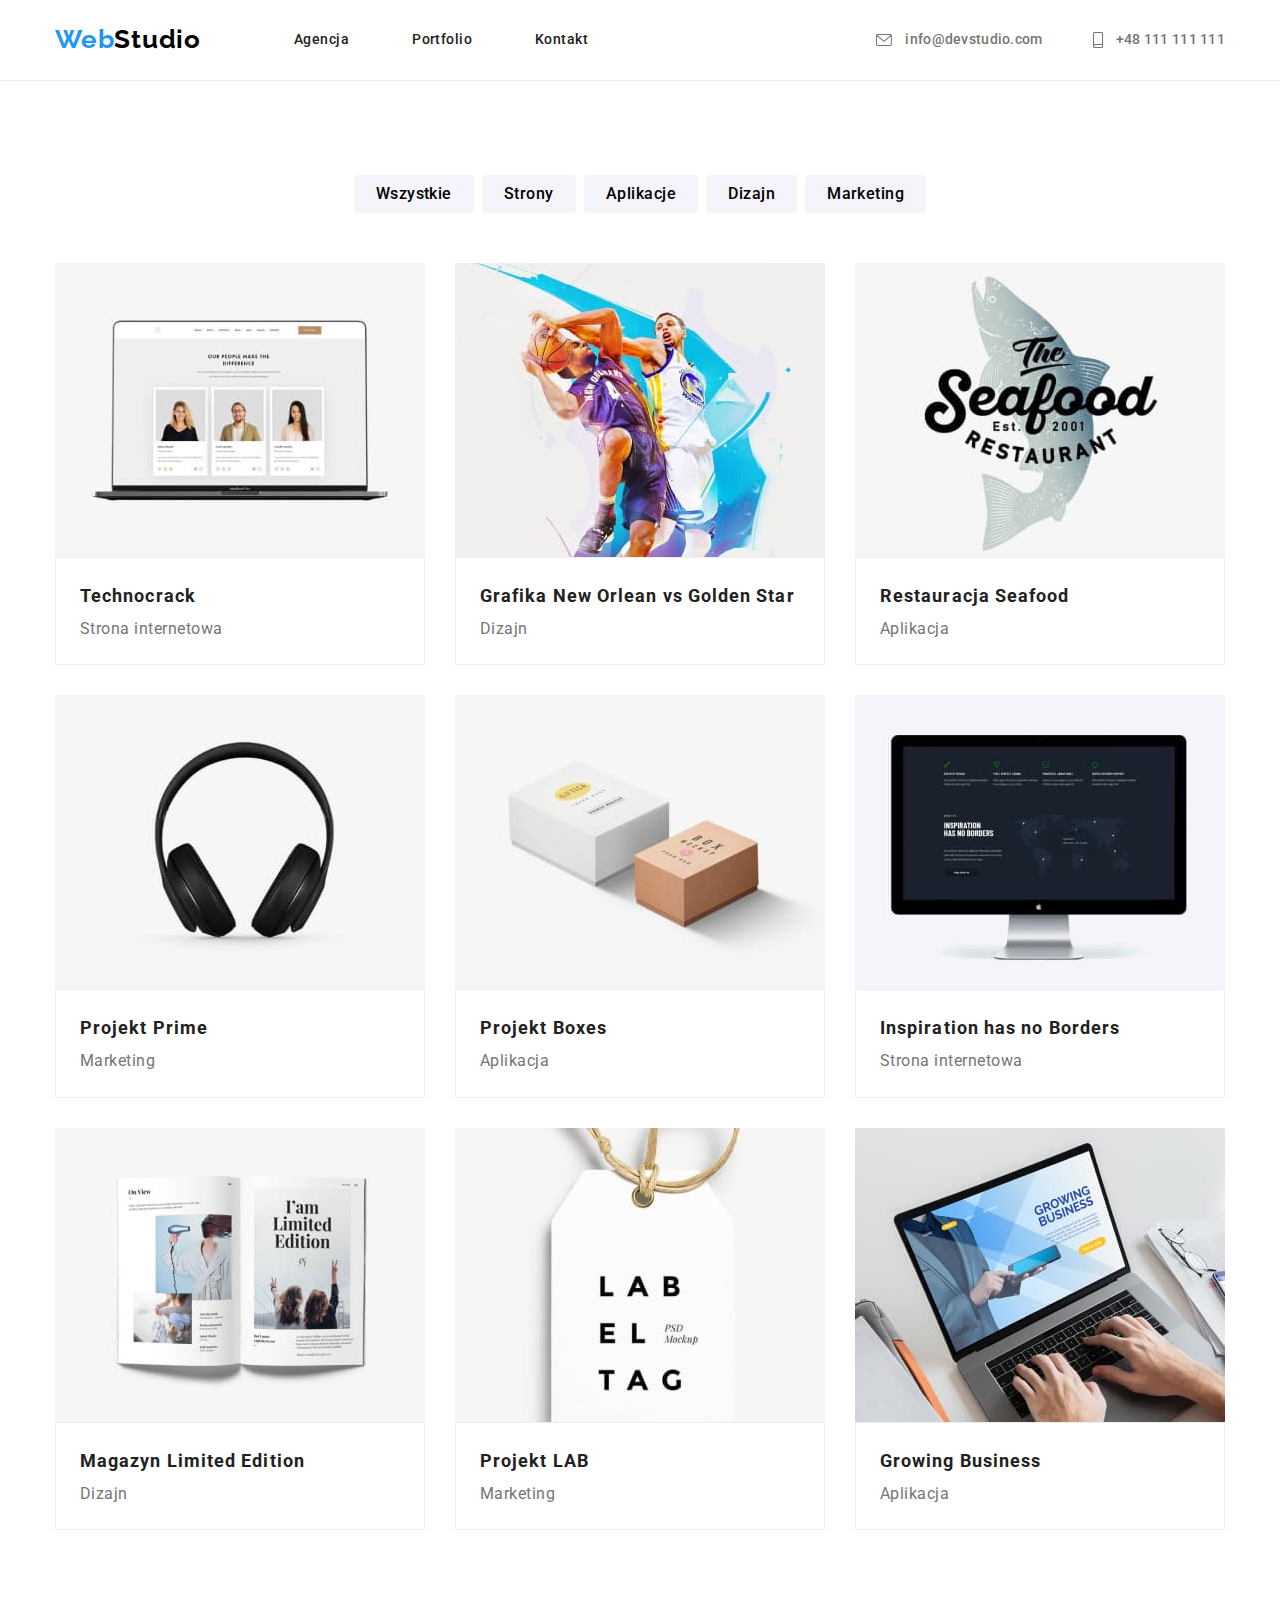
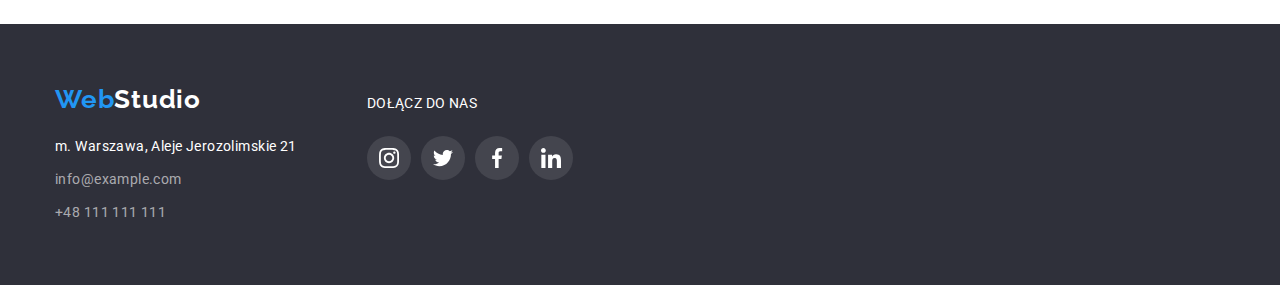
==== portfolio.html @ a756b11b "Copied repository goit-markup-hw-04" ====
<!DOCTYPE html>
<html lang="pl">
  <head>
    <meta charset="utf-8" />
    <title>WebStudio</title>
    <link rel="stylesheet" href="css/modern-normalize.min.css" />
    <link rel="preconnect" href="https://fonts.googleapis.com" />
    <link rel="preconnect" href="https://fonts.gstatic.com" crossorigin />
    <link
      href="https://fonts.googleapis.com/css2?family=Raleway:wght@700&family=Roboto:wght@400;500;700;900&display=swap"
      rel="stylesheet"
    />
    <link rel="stylesheet" href="./css/styles.css" />
  </head>
  <body>
    <header class="header">
      <div class="container head">
        <a class="logo" href="index.html" title="Strona główna"
          ><span class="logo-color">Web</span>Studio</a
        >
        <nav class="nav">
          <ul class="nav-list list">
            <li>
              <a class="nav-link" href="index.html">Agencja</a>
            </li>
            <li>
              <a class="nav-link" href="portfolio.html">Portfolio</a>
            </li>
            <li>
              <a class="nav-link" href="#">Kontakt</a>
            </li>
          </ul>
        </nav>
        <ul class="contact-list list">
          <li>
            <a class="contact-link" href="mailto:info@devstudio.com"
              ><svg class="nav-icon" width="16" height="12">
                <use href="./images/icons.svg#icon-envelope"></use>
              </svg>
              info@devstudio.com</a
            >
          </li>
          <li>
            <a class="contact-link" href="tel:48111111111">
              <svg class="nav-icon" width="10" height="16">
                <use href="./images/icons.svg#icon-smartphone"></use>
              </svg>
              +48 111 111 111
            </a>
          </li>
        </ul>
      </div>
    </header>
    <main>
      <section class="section">
        <div class="container">
          <ul class="button-list list">
            <li>
              <button type="button" class="filter-button">Wszystkie</button>
            </li>
            <li>
              <button type="button" class="filter-button">Strony</button>
            </li>
            <li>
              <button type="button" class="filter-button">Aplikacje</button>
            </li>
            <li>
              <button type="button" class="filter-button">Dizajn</button>
            </li>
            <li>
              <button type="button" class="filter-button">Marketing</button>
            </li>
          </ul>
        </div>
        <div class="container">
          <ul class="grid list">
            <li class="grid-item" tabindex="0">
              <figure>
                <img
                  class="no-gap"
                  src="./images/technocrack.jpg"
                  alt="laptop with an open website"
                  width="370px"
                  height="294px"
                />
                <figcaption class="photo-border">
                  <h3 class="photo-title">Technocrack</h3>
                  <span class="photo-description">Strona internetowa</span>
                </figcaption>
              </figure>
            </li>
            <li class="grid-item" tabindex="0">
              <figure>
                <img
                  class="no-gap"
                  src="./images/new-orlean.jpg"
                  alt="two men playing basketball"
                  width="370px"
                  height="294px"
                />
                <figcaption class="photo-border">
                  <h3 class="photo-title">Grafika New Orlean vs Golden Star</h3>
                  <span class="photo-description">Dizajn</span>
                </figcaption>
              </figure>
            </li>
            <li class="grid-item" tabindex="0">
              <figure>
                <img
                  class="no-gap"
                  src="./images/restaurant-seafood.jpg"
                  alt="logo with fish of seafood restaurant"
                  width="370px"
                  height="294px"
                />
                <figcaption class="photo-border">
                  <h3 class="photo-title">Restauracja Seafood</h3>
                  <span class="photo-description">Aplikacja</span>
                </figcaption>
              </figure>
            </li>
            <li class="grid-item" tabindex="0">
              <figure>
                <img
                  class="no-gap"
                  src="./images/project-prime.jpg"
                  alt="earphones"
                  width="370px"
                  height="294px"
                />
              </figure>
              <figcaption class="photo-border">
                <h3 class="photo-title">Projekt Prime</h3>
                <span class="photo-description">Marketing</span>
              </figcaption>
            </li>
            <li class="grid-item" tabindex="0">
              <figure>
                <img
                  class="no-gap"
                  src="./images/project-boxes.jpg"
                  alt="smaller and larger box"
                  width="370px"
                  height="294px"
                />
              </figure>
              <figcaption class="photo-border">
                <h3 class="photo-title">Projekt Boxes</h3>
                <span class="photo-description">Aplikacja</span>
              </figcaption>
            </li>
            <li class="grid-item" tabindex="0">
              <figure>
                <img
                  class="no-gap"
                  src="./images/inspiration.jpg"
                  alt="computer monitor with an open web page"
                  width="370px"
                  height="294px"
                />
                <figcaption class="photo-border">
                  <h3 class="photo-title">Inspiration has no Borders</h3>
                  <span class="photo-description">Strona internetowa</span>
                </figcaption>
              </figure>
            </li>
            <li class="grid-item" tabindex="0">
              <figure>
                <img
                  class="no-gap"
                  src="./images/magazine.jpg"
                  alt="newspaper of the limited edition"
                  width="370px"
                  height="294px"
                />
                <figcaption class="photo-border">
                  <h3 class="photo-title">Magazyn Limited Edition</h3>
                  <span class="photo-description">Dizajn</span>
                </figcaption>
              </figure>
            </li>
            <li class="grid-item" tabindex="0">
              <figure>
                <img
                  class="no-gap"
                  src="./images/project-lab.jpg"
                  alt="paper pendant with a string"
                  width="370px"
                  height="294px"
                />
                <figcaption class="photo-border">
                  <h3 class="photo-title">Projekt LAB</h3>
                  <span class="photo-description">Marketing</span>
                </figcaption>
              </figure>
            </li>
            <li class="grid-item" tabindex="0">
              <figure>
                <img
                  class="no-gap"
                  src="./images/growing-business.jpg"
                  alt="fingers typing on laptop keyboard"
                  width="370px"
                  height="294px"
                />
                <figcaption class="photo-border">
                  <h3 class="photo-title">Growing Business</h3>
                  <span class="photo-description">Aplikacja</span>
                </figcaption>
              </figure>
            </li>
          </ul>
        </div>
      </section>
    </main>
    <footer class="footer">
      <div class="container">
        <div class="footer-box">
          <div>
            <a class="logo-footer" href="index.html" title="Strona główna"
              ><span class="logo-color">Web</span>Studio</a
            >
            <address>
              <ul class="list">
                <li class="footer-item">
                  <a class="footer-address"
                    >m. Warszawa, Aleje Jerozolimskie 21</a
                  >
                </li>
                <li class="footer-item">
                  <a class="address-link" href="mailto:info@example.com">
                    info@example.com</a
                  >
                </li>
                <li>
                  <a class="address-link tel" href="tel:48111111111"
                    >+48 111 111 111</a
                  >
                </li>
              </ul>
            </address>
          </div>
          <div class="join-us-box">
            <p class="join-us">Dołącz do nas</p>
            <ul class="footer-icon-list">
              <li>
                <a href="#" class="footer-icon-link">
                  <svg class="icon-footer" width="20" height="20">
                    <use href="./images/icons.svg#icon-instagram"></use>
                  </svg>
                </a>
              </li>
              <li>
                <a href="#" class="footer-icon-link">
                  <svg class="icon-footer" width="20" height="20">
                    <use href="./images/icons.svg#icon-twitter"></use>
                  </svg>
                </a>
              </li>
              <li>
                <a href="#" class="footer-icon-link">
                  <svg class="icon-footer" width="20" height="20">
                    <use href="./images/icons.svg#icon-facebook"></use>
                  </svg>
                </a>
              </li>
              <li>
                <a href="#" class="footer-icon-link">
                  <svg class="icon-footer" width="20" height="20">
                    <use href="./images/icons.svg#icon-linkedin"></use>
                  </svg>
                </a>
              </li>
            </ul>
          </div>
        </div>
      </div>
    </footer>
  </body>
</html>
---- css/styles.css ----
/* TAG SELECTORS STYLES */

p,
ul,
h1,
h2,
h3,
ul,
figure {
  margin: 0;
}

ul {
  margin: 0;
  padding: 0;
}

main {
  text-align: center;
}

[tabindex="0"]:focus {
  outline: none;
}

svg {
  vertical-align: middle;
}

/* GENERAL SETTINGS*/

.advantage-box {
  display: flex;
  justify-content: center;
  align-items: center;
  height: 120px;
  width: 270px;
  border-radius: 4px;
  background: var(--brand-background-light);
  margin-bottom: 30px;
}

.container {
  max-width: 1200px;
  width: 100%;
  margin: 0 auto;
  padding: 0 15px;
}

.section {
  padding-top: 94px;
  padding-bottom: 94px;
}

.list {
  list-style: none;
}

/*COMMON*/

:root {
  /* Grid */
  --element-in-row: 3;
  /* Font */
  --main-font: "Roboto", sans-serif;
  --secondary-font: "Raleway", sans-serif;
  /* Text colors */
  --brand-color-black: #212121;
  --brand-color-grey: #757575;
  --brand-color-white: #fff;
  --brand-color-blue: #2196f3;
  /* Background colors */
  --brand-background-light: #f5f4fa;
  --brand-background-dark: #2f303a;
  --brand-background-white: var(--brand-color-white);
  --photo-backround-white: #eeeeee;
  /* Icon background colors */
  --icon-background-color-light-grey: #afb1b8;
}

/* BODY-COMMON */

body {
  font-family: var(--main-font);
  color: var(--brand-color-black);
  line-height: 1.71;
  letter-spacing: 0.03em;
  font-size: 14px;
}

/* HEADER-COMMON */

.header {
  color: var(--brand-background-white);
  padding: 24px 0 25px;
  border-bottom: 1px solid #ececec;
  display: flex;
  align-items: center;
}

.head {
  display: flex;
  align-items: center;
}

.logo {
  font-family: var(--secondary-font);
  font-weight: 700;
  font-size: 26px;
  line-height: 1.2;
  letter-spacing: 0.03em;
  text-decoration: none;
  color: #000;
  margin-right: 93px;
}

.logo-color {
  color: var(--brand-color-blue);
}

.nav-list {
  width: 294px;
  justify-content: space-between;
  gap: 46px;
}

.nav-list,
.contact-list {
  display: flex;
}

.nav-list {
  width: 294px;
  justify-content: space-between;
  gap: 46px;
}

.nav-link {
  font-family: var(--main-font);
  color: var(--brand-color-black);
  text-decoration: none;
  font-size: 14px;
  font-weight: 500;
  line-height: 1.1;
}

.nav-link:is(:hover, :focus, ) {
  color: var(--brand-color-blue);
}

.nav-list,
.contact-list {
  display: flex;
}

.contact-list {
  margin-left: auto;
  gap: 50px;
  align-items: center;
}

.contact-link {
  font-family: var(--main-font);
  color: var(--brand-color-grey);
  font-size: 14px;
  line-height: 1.14;
  font-weight: 500;
  letter-spacing: 0.02em;
  text-decoration: none;
  align-items: center;
}

.contact-link:is(:hover, :focus, ) {
  color: var(--brand-color-blue);
}

.nav-icon {
  background-color: var(--brand-color-white);
  fill: var(--brand-color-grey);
  margin-right: 10px;
}

.nav-icon:is(:hover, :focus, ) {
  color: var(--brand-color-blue);
  fill: currentColor;
}

.contact-link:is(:hover, :focus, ) > svg {
  fill: var(--brand-color-blue);
}

/*INDEX.HTML*/

/* Section main*/

.box {
  display: flex;
  justify-content: space-between;
}

.top-background {
  background-color: var(--brand-background-dark);
  background-image: linear-gradient(
      to right,
      rgba(47, 48, 58, 0.4),
      rgba(47, 48, 58, 0.4)
    ),
    url(../images/background.jpg);
  background-repeat: no-repeat;
  background-position: center;
  padding-top: 200px;
  padding-bottom: 200px;
  margin: 0 auto;
}

.top-title {
  width: 696px;
  color: var(--brand-color-white);
  font-weight: 900;
  font-size: 44px;
  letter-spacing: 0.06em;
  text-transform: uppercase;
  margin: 0px auto;
  margin-bottom: 30px;
  line-height: 1.3636;
}

.top-button {
  color: var(--brand-color-white);
  background-color: var(--brand-color-blue);
  font-style: normal;
  font-weight: 700;
  font-size: 16px;
  line-height: 1.9;
  width: 200px;
  height: 50px;
  box-shadow: 0px 4px 4px rgba(0, 0, 0, 0.15);
  border-radius: 4px;
  cursor: pointer;
  border: none;
  padding: 10px 42px;
  border-radius: 4px;
}

.top-button:is(:hover, :focus) {
  color: var(--brand-color-blue);
  background-color: var(--brand-color-white);
}

.secondary-title {
  color: var(--brand-color-black);
  font-weight: 700;
  font-size: 36px;
  line-height: 1.16;
  text-align: center;
  letter-spacing: 0.03em;
  margin-bottom: 50px;
}

/* Section content list*/

.content-title {
  font-weight: 700;
  font-size: 14px;
  line-height: 1.1;
  text-transform: uppercase;
  margin-bottom: 10px;
}

.content-text {
  font-size: 14px;
  line-height: 1.7;
  color: var(--brand-color-grey);
  width: 270px;
  margin-right: 30px;
}

.content-list {
  text-align: start;
  gap: 30px;
  flex-wrap: wrap;
}

.job {
  padding-top: 0;
}

.job-list {
  display: flex;
  justify-content: space-between;
}

.job-item {
  display: flex;
  column-gap: 30px;
}

/* Section team */

.team-background {
  background-color: var(--brand-background-light);
}

.team-card {
  background-color: var(--brand-color-white);
  box-shadow: 0px 1px 3px rgba(0, 0, 0, 0.12), 0px 1px 1px rgba(0, 0, 0, 0.14),
    0px 2px 1px rgba(0, 0, 0, 0.2);
  border-radius: 0px 0px 4px 4px;
}

.team-title {
  color: var(--brand-color-black);
  font-weight: 500;
  line-height: 1.2;
  letter-spacing: 0.03em;
  padding-top: 30px;
  padding-bottom: 10px;
}

.team-text {
  color: var(--brand-color-grey);
  line-height: 1.2;
  letter-spacing: 0.03em;
  font-size: 16px;
  line-height: 19px;
}

.team-img {
  display: block;
  max-width: 100%;
  height: auto;
}

.team-list {
  display: flex;
  justify-content: space-between;
  text-align: center;
}

/*Social Icons Container */

.social-box {
  padding: 16px 32px 30px 32px;
}

.social-media {
  display: flex;
  justify-content: center;
  column-gap: 10px;
}

.social-icon-link {
  border-radius: 50%;
  width: 44px;
  height: 44px;
  align-items: center;
  justify-content: center;
  display: flex;
}

.icon {
  fill: var(--icon-background-color-light-grey);
}

.social-icon-link:hover,
.social-icon-link:focus {
  background-color: var(--brand-color-blue);
}

.social-icon-link:is(:hover, :focus) > svg {
  fill: var(--brand-color-white);
}

/*Section Our Clients*/

.client {
  display: flex;
  justify-content: center;
  column-gap: 30px;
}

.client-icon {
  fill: var(--icon-background-color-light-grey);
  background-color: var(--brand-color-white);
}

.client-link {
  border-radius: 4px;
  border: 1px solid var(--icon-background-color-light-grey);
  width: 170px;
  height: 92px;
  padding-top: 17.71px;
  padding-right: 32px;
  padding-bottom: 14.25px;
  padding-left: 32px;
}

.client-link:hover,
.client-link:focus {
  border-color: var(--brand-color-blue);
}

.client-icon:hover,
.client-icon:focus {
  fill: var(--brand-color-blue);
}

.client-link:is(:hover, :focus) > svg {
  fill: var(--brand-color-blue);
}

/* PORTFOLIO.HTML*/

/*GRID*/

.grid {
  align-items: center;
  gap: 30px;
  flex-wrap: wrap;
  display: flex;
}

.grid-item {
  flex-basis: calc(100%- (var(--element-in-row)-1 * var(--gap))) /
    var(--element-in-row);
}

.grid-item:hover,
.grid-item:focus {
  box-shadow: 0px 1px 1px rgba(0, 0, 0, 0.12), 0px 4px 4px rgba(0, 0, 0, 0.06),
    1px 4px 6px rgba(0, 0, 0, 0.16);
}

.filter-button {
  padding: 6px 22px;
  border-radius: 4px;

  font-family: var(--main-font);
  background-color: var(--brand-background-light);
  font-weight: 500;
  font-size: 16px;
  line-height: 1.6;

  letter-spacing: 0.03em;
  cursor: pointer;
  border: none;
  outline: none;
  border-radius: 4px;
}

.filter-button:is(:hover, :focus, ) {
  color: var(--brand-color-white);
  background-color: var(--brand-color-blue);
  box-shadow: 0px 3px 1px rgba(0, 0, 0, 0.1), 0px 1px 2px rgba(0, 0, 0, 0.08),
    0px 2px 2px rgba(0, 0, 0, 0.12);
}

.button-list {
  flex-wrap: wrap;
  display: flex;
  column-gap: 8px;
  justify-content: center;
  padding-bottom: 50px;
}

.photo-title {
  font-family: var(--main-font);
  font-weight: 700;
  font-size: 18px;
  line-height: 2;
  letter-spacing: 0.06em;
}

.photo-description {
  font-family: var(--main-font);
  font-size: 16px;
  line-height: 1.9;
  letter-spacing: 0.03em;
  color: var(--brand-color-grey);
}

.no-gap {
  display: block;
}

.photo-border {
  background-color: var(--brand-background-white);
  border: 1px solid #eeeeee;
  padding-left: 24px;
  padding-right: 24px;
  padding-bottom: 20px;
  padding-top: 20px;
  text-align: start;
}

/* FOOTER-COMMON*/

.footer {
  background-color: var(--brand-background-dark);
  padding: 60px 0;
  text-align: start;
}

.footer-box {
  display: flex;
  align-items: baseline;
}

.logo-footer {
  font-family: var(--secondary-font);
  font-weight: 700;
  font-size: 26px;
  line-height: 1.2;
  letter-spacing: 0.03em;
  text-decoration: none;
  color: #ffffff;
  display: block;
  display: inline-block;
  margin-bottom: 20px;
}

.footer-item {
  padding-bottom: 9px;
}

.address {
  display: flex;
}

.footer-address {
  color: var(--brand-color-white);
  font-style: normal;
  font-size: 14px;
  line-height: 1.7;
  letter-spacing: 0.03em;
}

.footer .address-link {
  color: rgba(255, 255, 255, 0.6);
  text-decoration: none;
  font-style: normal;
}

.footer .address-link:is(:hover, :focus, ) {
  color: var(--brand-color-blue);
}

.tel {
  padding-bottom: 60px;
}

.join-us-box {
  margin-left: 70px;
}

.join-us {
  line-height: 1.7;
  color: var(--brand-color-white);
  letter-spacing: 0.03em;
  text-transform: uppercase;
  margin-bottom: 20px;
}

.footer-icon-list {
  display: flex;
  list-style: none;
  column-gap: 10px;
}

.icon-footer {
  fill: var(--brand-color-white);
}

.footer-icon-link {
  border-radius: 50%;
  width: 44px;
  height: 44px;
  justify-content: center;
  align-items: center;
  display: flex;
  background: rgba(255, 255, 255, 0.1);
}

.footer-icon-link:hover,
.footer-icon-link:focus {
  background-color: var(--brand-color-blue);
}
.header .container {
  align-items: center;
}
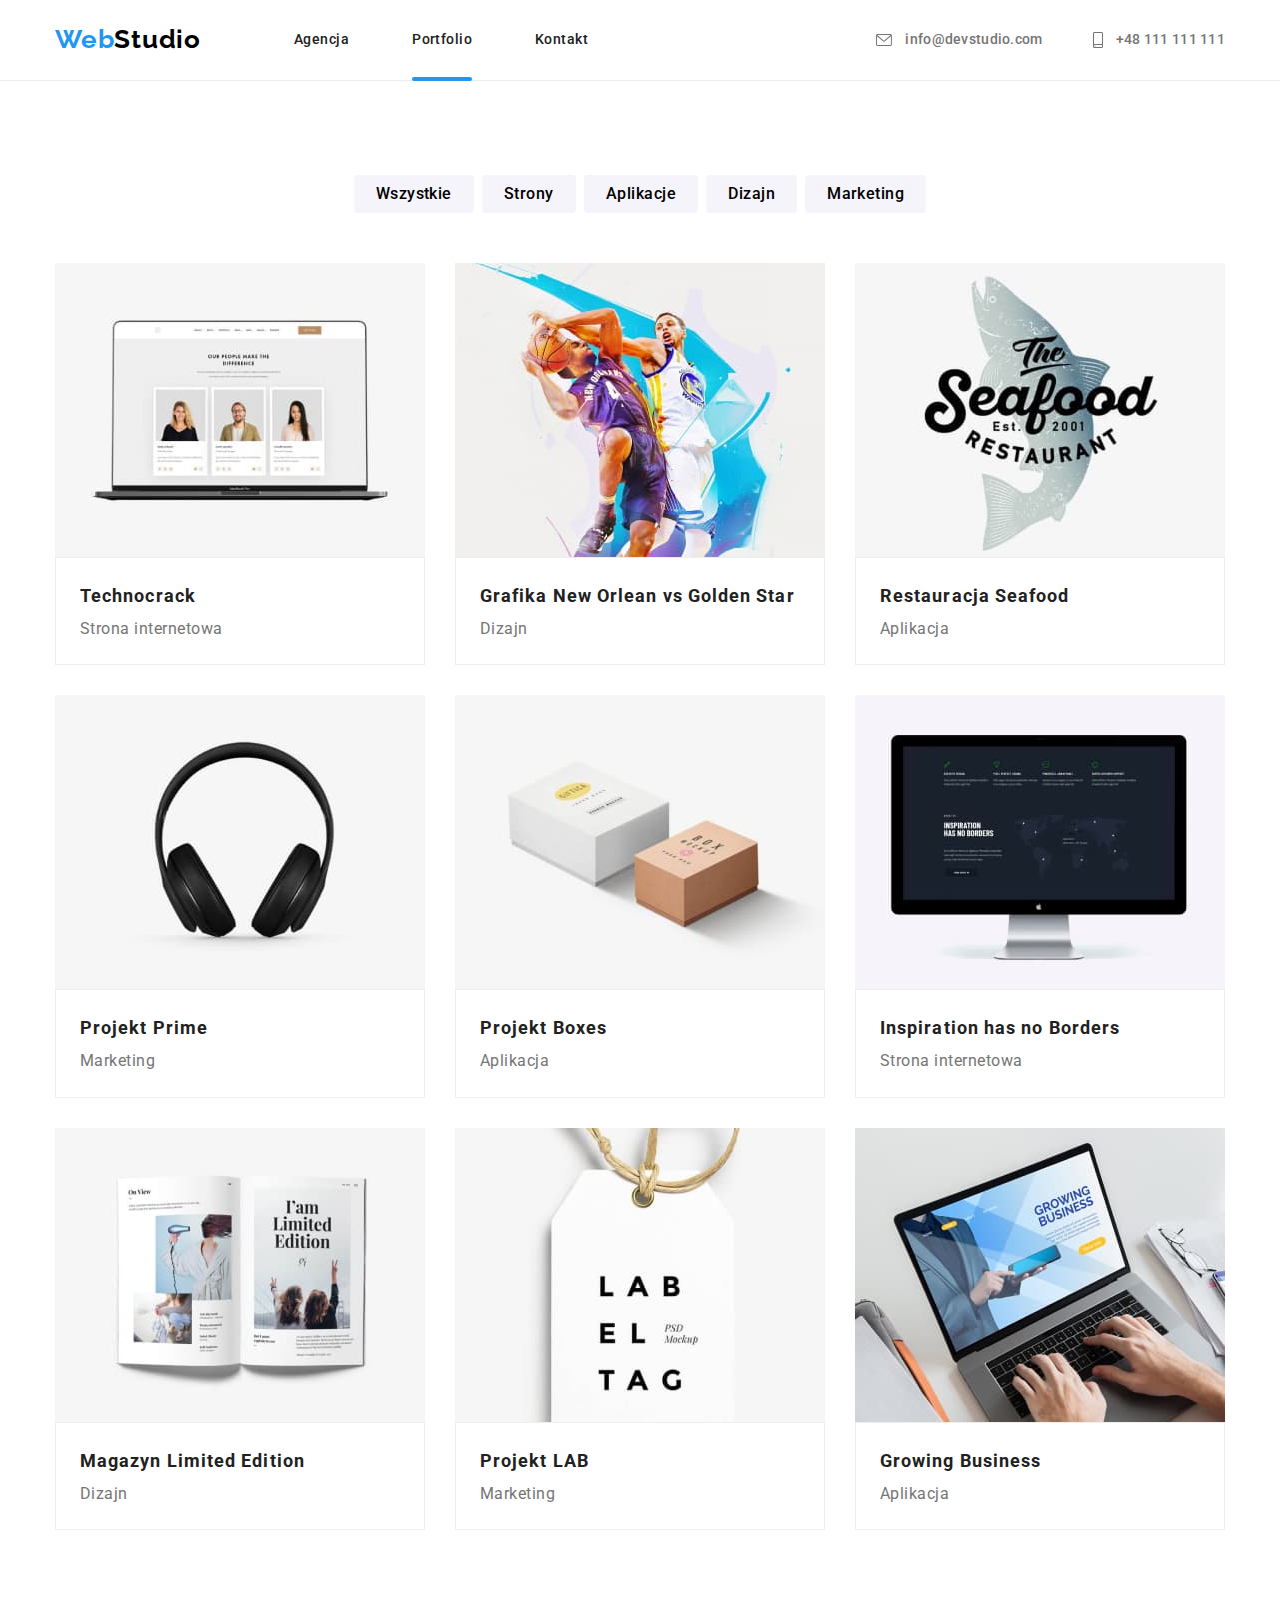
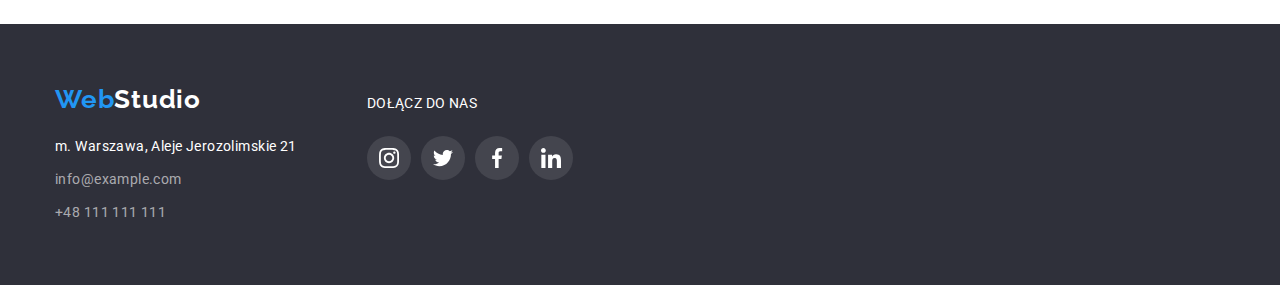
==== commit 7a0380e0: "Added animations" ====
--- a/portfolio.html
+++ b/portfolio.html
@@ -24,7 +24,9 @@
               <a class="nav-link" href="index.html">Agencja</a>
             </li>
             <li>
-              <a class="nav-link" href="portfolio.html">Portfolio</a>
+              <div class="underline">
+              <a class="nav-link active" href="portfolio.html">Portfolio</a>
+            </div>
             </li>
             <li>
               <a class="nav-link" href="#">Kontakt</a>
@@ -76,6 +78,7 @@
           <ul class="grid list">
             <li class="grid-item" tabindex="0">
               <figure>
+                <div class="img-container">
                 <img
                   class="no-gap"
                   src="./images/technocrack.jpg"
@@ -83,6 +86,8 @@
                   width="370px"
                   height="294px"
                 />
+                <p class="card-description">Technocrack jest popularną platformą wykorzystywaną do rozpowszechniania koronawirusa. Firmy wykorzystują tę platformę do celów szpiegowskich i ataków na niezabezpieczone serwery konkurencji</p>
+              </div>
                 <figcaption class="photo-border">
                   <h3 class="photo-title">Technocrack</h3>
                   <span class="photo-description">Strona internetowa</span>
@@ -91,6 +96,7 @@
             </li>
             <li class="grid-item" tabindex="0">
               <figure>
+                <div class="img-container">
                 <img
                   class="no-gap"
                   src="./images/new-orlean.jpg"
@@ -98,6 +104,8 @@
                   width="370px"
                   height="294px"
                 />
+                <p class="card-description">Technocrack jest popularną platformą wykorzystywaną do rozpowszechniania koronawirusa. Firmy wykorzystują tę platformę do celów szpiegowskich i ataków na niezabezpieczone serwery konkurencji</p>
+              </div>
                 <figcaption class="photo-border">
                   <h3 class="photo-title">Grafika New Orlean vs Golden Star</h3>
                   <span class="photo-description">Dizajn</span>
@@ -106,6 +114,7 @@
             </li>
             <li class="grid-item" tabindex="0">
               <figure>
+                <div class="img-container">
                 <img
                   class="no-gap"
                   src="./images/restaurant-seafood.jpg"
@@ -113,6 +122,8 @@
                   width="370px"
                   height="294px"
                 />
+                <p class="card-description">Technocrack jest popularną platformą wykorzystywaną do rozpowszechniania koronawirusa. Firmy wykorzystują tę platformę do celów szpiegowskich i ataków na niezabezpieczone serwery konkurencji</p>
+              </div>
                 <figcaption class="photo-border">
                   <h3 class="photo-title">Restauracja Seafood</h3>
                   <span class="photo-description">Aplikacja</span>
@@ -121,6 +132,7 @@
             </li>
             <li class="grid-item" tabindex="0">
               <figure>
+                <div class="img-container">
                 <img
                   class="no-gap"
                   src="./images/project-prime.jpg"
@@ -128,6 +140,8 @@
                   width="370px"
                   height="294px"
                 />
+                <p class="card-description">Technocrack jest popularną platformą wykorzystywaną do rozpowszechniania koronawirusa. Firmy wykorzystują tę platformę do celów szpiegowskich i ataków na niezabezpieczone serwery konkurencji</p>
+              </div>
               </figure>
               <figcaption class="photo-border">
                 <h3 class="photo-title">Projekt Prime</h3>
@@ -136,6 +150,7 @@
             </li>
             <li class="grid-item" tabindex="0">
               <figure>
+                <div class="img-container">
                 <img
                   class="no-gap"
                   src="./images/project-boxes.jpg"
@@ -143,6 +158,8 @@
                   width="370px"
                   height="294px"
                 />
+                <p class="card-description">Technocrack jest popularną platformą wykorzystywaną do rozpowszechniania koronawirusa. Firmy wykorzystują tę platformę do celów szpiegowskich i ataków na niezabezpieczone serwery konkurencji</p>
+              </div>
               </figure>
               <figcaption class="photo-border">
                 <h3 class="photo-title">Projekt Boxes</h3>
@@ -151,6 +168,7 @@
             </li>
             <li class="grid-item" tabindex="0">
               <figure>
+                <div class="img-container">
                 <img
                   class="no-gap"
                   src="./images/inspiration.jpg"
@@ -158,6 +176,8 @@
                   width="370px"
                   height="294px"
                 />
+                <p class="card-description">Technocrack jest popularną platformą wykorzystywaną do rozpowszechniania koronawirusa. Firmy wykorzystują tę platformę do celów szpiegowskich i ataków na niezabezpieczone serwery konkurencji</p>
+              </div>
                 <figcaption class="photo-border">
                   <h3 class="photo-title">Inspiration has no Borders</h3>
                   <span class="photo-description">Strona internetowa</span>
@@ -166,13 +186,16 @@
             </li>
             <li class="grid-item" tabindex="0">
               <figure>
+                <div class="img-container">
                 <img
                   class="no-gap"
                   src="./images/magazine.jpg"
                   alt="newspaper of the limited edition"
                   width="370px"
                   height="294px"
-                />
+                /> 
+                <p class="card-description">Technocrack jest popularną platformą wykorzystywaną do rozpowszechniania koronawirusa. Firmy wykorzystują tę platformę do celów szpiegowskich i ataków na niezabezpieczone serwery konkurencji</p>
+              </div>
                 <figcaption class="photo-border">
                   <h3 class="photo-title">Magazyn Limited Edition</h3>
                   <span class="photo-description">Dizajn</span>
@@ -181,6 +204,7 @@
             </li>
             <li class="grid-item" tabindex="0">
               <figure>
+                <div class="img-container">
                 <img
                   class="no-gap"
                   src="./images/project-lab.jpg"
@@ -188,6 +212,8 @@
                   width="370px"
                   height="294px"
                 />
+                <p class="card-description">Technocrack jest popularną platformą wykorzystywaną do rozpowszechniania koronawirusa. Firmy wykorzystują tę platformę do celów szpiegowskich i ataków na niezabezpieczone serwery konkurencji</p>
+              </div>
                 <figcaption class="photo-border">
                   <h3 class="photo-title">Projekt LAB</h3>
                   <span class="photo-description">Marketing</span>
@@ -196,13 +222,16 @@
             </li>
             <li class="grid-item" tabindex="0">
               <figure>
+                <div class="img-container">
                 <img
                   class="no-gap"
                   src="./images/growing-business.jpg"
                   alt="fingers typing on laptop keyboard"
                   width="370px"
                   height="294px"
-                />
+                /> 
+                <p class="card-description">Technocrack jest popularną platformą wykorzystywaną do rozpowszechniania koronawirusa. Firmy wykorzystują tę platformę do celów szpiegowskich i ataków na niezabezpieczone serwery konkurencji</p>
+              </div>
                 <figcaption class="photo-border">
                   <h3 class="photo-title">Growing Business</h3>
                   <span class="photo-description">Aplikacja</span>
--- a/css/styles.css
+++ b/css/styles.css
@@ -96,6 +96,7 @@
   border-bottom: 1px solid #ececec;
   display: flex;
   align-items: center;
+  margin: auto;
 }
 
 .head {
@@ -142,6 +143,10 @@
   font-size: 14px;
   font-weight: 500;
   line-height: 1.1;
+
+  transition-property: color;
+  transition-duration: 250ms;
+  transition-timing-function: cubic-bezier(0.4, 0, 0.2, 1);
 }
 
 .nav-link:is(:hover, :focus, ) {
@@ -168,6 +173,8 @@
   letter-spacing: 0.02em;
   text-decoration: none;
   align-items: center;
+
+  transition: color 250ms cubic-bezier(0.4, 0, 0.2, 1);
 }
 
 .contact-link:is(:hover, :focus, ) {
@@ -178,6 +185,8 @@
   background-color: var(--brand-color-white);
   fill: var(--brand-color-grey);
   margin-right: 10px;
+
+  transition: color 250ms cubic-bezier(0.4, 0, 0.2, 1);
 }
 
 .nav-icon:is(:hover, :focus, ) {
@@ -187,6 +196,22 @@
 
 .contact-link:is(:hover, :focus, ) > svg {
   fill: var(--brand-color-blue);
+}
+
+.nav-link.active::after {
+  content: "";
+  position: absolute;
+  display: block;
+  width: 100%;
+  height: 4px;
+  fill: solid var(--brand-color-blue);
+  border-radius: 2px;
+  margin-top: 25px;
+  background-color: var(--brand-color-blue);
+}
+
+.underline {
+  position: relative;
 }
 
 /*INDEX.HTML*/
@@ -240,6 +265,8 @@
   border: none;
   padding: 10px 42px;
   border-radius: 4px;
+
+  transition: color 250ms cubic-bezier(0.4, 0, 0.2, 1);
 }
 
 .top-button:is(:hover, :focus) {
@@ -356,6 +383,8 @@
   align-items: center;
   justify-content: center;
   display: flex;
+
+  transition: background-color 250ms cubic-bezier(0.4, 0, 0.2, 1);
 }
 
 .icon {
@@ -382,6 +411,8 @@
 .client-icon {
   fill: var(--icon-background-color-light-grey);
   background-color: var(--brand-color-white);
+
+  transition: color 250ms cubic-bezier(0.4, 0, 0.2, 1);
 }
 
 .client-link {
@@ -393,6 +424,8 @@
   padding-right: 32px;
   padding-bottom: 14.25px;
   padding-left: 32px;
+
+  transition: border-color 250ms cubic-bezier(0.4, 0, 0.2, 1);
 }
 
 .client-link:hover,
@@ -423,6 +456,8 @@
 .grid-item {
   flex-basis: calc(100%- (var(--element-in-row)-1 * var(--gap))) /
     var(--element-in-row);
+
+  transition: color 250ms cubic-bezier(0.4, 0, 0.2, 1);
 }
 
 .grid-item:hover,
@@ -446,6 +481,8 @@
   border: none;
   outline: none;
   border-radius: 4px;
+
+  transition: color 250ms cubic-bezier(0.4, 0, 0.2, 1);
 }
 
 .filter-button:is(:hover, :focus, ) {
@@ -493,6 +530,45 @@
   text-align: start;
 }
 
+.card-description {
+  margin: 0;
+  position: absolute;
+  left: 0;
+  right: 0;
+  top: 0;
+  bottom: 0;
+  background: rgba(33, 150, 243, 0.9);
+  color: var(--brand-color-white);
+  padding-top: 49px;
+  padding-left: 24px;
+  padding-right: 45px;
+  padding-bottom: 49px;
+  text-align: start;
+  font-size: 18px;
+  line-height: 1, 55;
+  letter-spacing: 0, 03;
+
+  transform: translateY(100%);
+  transition: transform 250ms cubic-bezier(0.4, 0, 0.2, 1);
+}
+
+.img-container {
+  position: relative;
+  overflow: hidden;
+}
+
+.img-container > img {
+  display: block;
+  width: 100%;
+  height: 100%;
+  object-fit: cover;
+}
+
+.grid-item:hover .card-description {
+  transform: translateY(0);
+  cursor: pointer;
+}
+
 /* FOOTER-COMMON*/
 
 .footer {
@@ -539,6 +615,8 @@
   color: rgba(255, 255, 255, 0.6);
   text-decoration: none;
   font-style: normal;
+
+  transition: color 250ms cubic-bezier(0.4, 0, 0.2, 1);
 }
 
 .footer .address-link:is(:hover, :focus, ) {
@@ -579,6 +657,8 @@
   align-items: center;
   display: flex;
   background: rgba(255, 255, 255, 0.1);
+
+  transition: background-color 250ms cubic-bezier(0.4, 0, 0.2, 1);
 }
 
 .footer-icon-link:hover,
@@ -588,3 +668,65 @@
 .header .container {
   align-items: center;
 }
+
+/*MODAL*/
+
+.backdrop {
+  position: fixed;
+  right: 0px;
+  bottom: 0px;
+  left: 0px;
+  top: 0px;
+  background: rgba(0, 0, 0, 0.2);
+  transition: opacity 250ms cubic-bezier(0.4, 0, 0.2, 1), visibility 300ms;
+}
+
+.is-hidden {
+  pointer-events: none;
+  visibility: hidden;
+  opacity: 0;
+}
+
+.is-hidden .modal {
+  transform: translate(-50%, -50%) scale (0) rotate(40 deg);
+}
+
+.modal {
+  position: absolute;
+  top: 50%;
+  left: 50%;
+  transform: translate(-50%, -50%);
+  width: 528px;
+  height: 581px;
+  background: #ffffff;
+  box-shadow: 0px 1px 3px rgba(0, 0, 0, 0.12), 0px 1px 1px rgba(0, 0, 0, 0.14),
+    0px 2px 1px rgba(0, 0, 0, 0.2);
+  border-radius: 4px;
+
+  transform: translate(-50%, -50%) scale(1) rotate(0);
+  transition: transform 250ms cubic-bezier(0.4, 0, 0.2, 1);
+}
+
+.btn-close {
+  position: absolute;
+  top: 8px;
+  right: 8px;
+  border-radius: 50%;
+  cursor: pointer;
+  width: 30px;
+  height: 30px;
+  background-color: var(--brand-color-white);
+  border: 1px solid rgba(0, 0, 0, 0.1);
+  justify-content: center;
+  align-items: center;
+}
+
+.btn-close-icon {
+  fill: Solid #000000;
+
+  transition: transform 250ms cubic-bezier(0.4, 0, 0.2, 1);
+}
+
+.backdrop.is-hidden .modal {
+  transform: translate(-50%, -50%) scale(0) rotate(-180deg);
+}
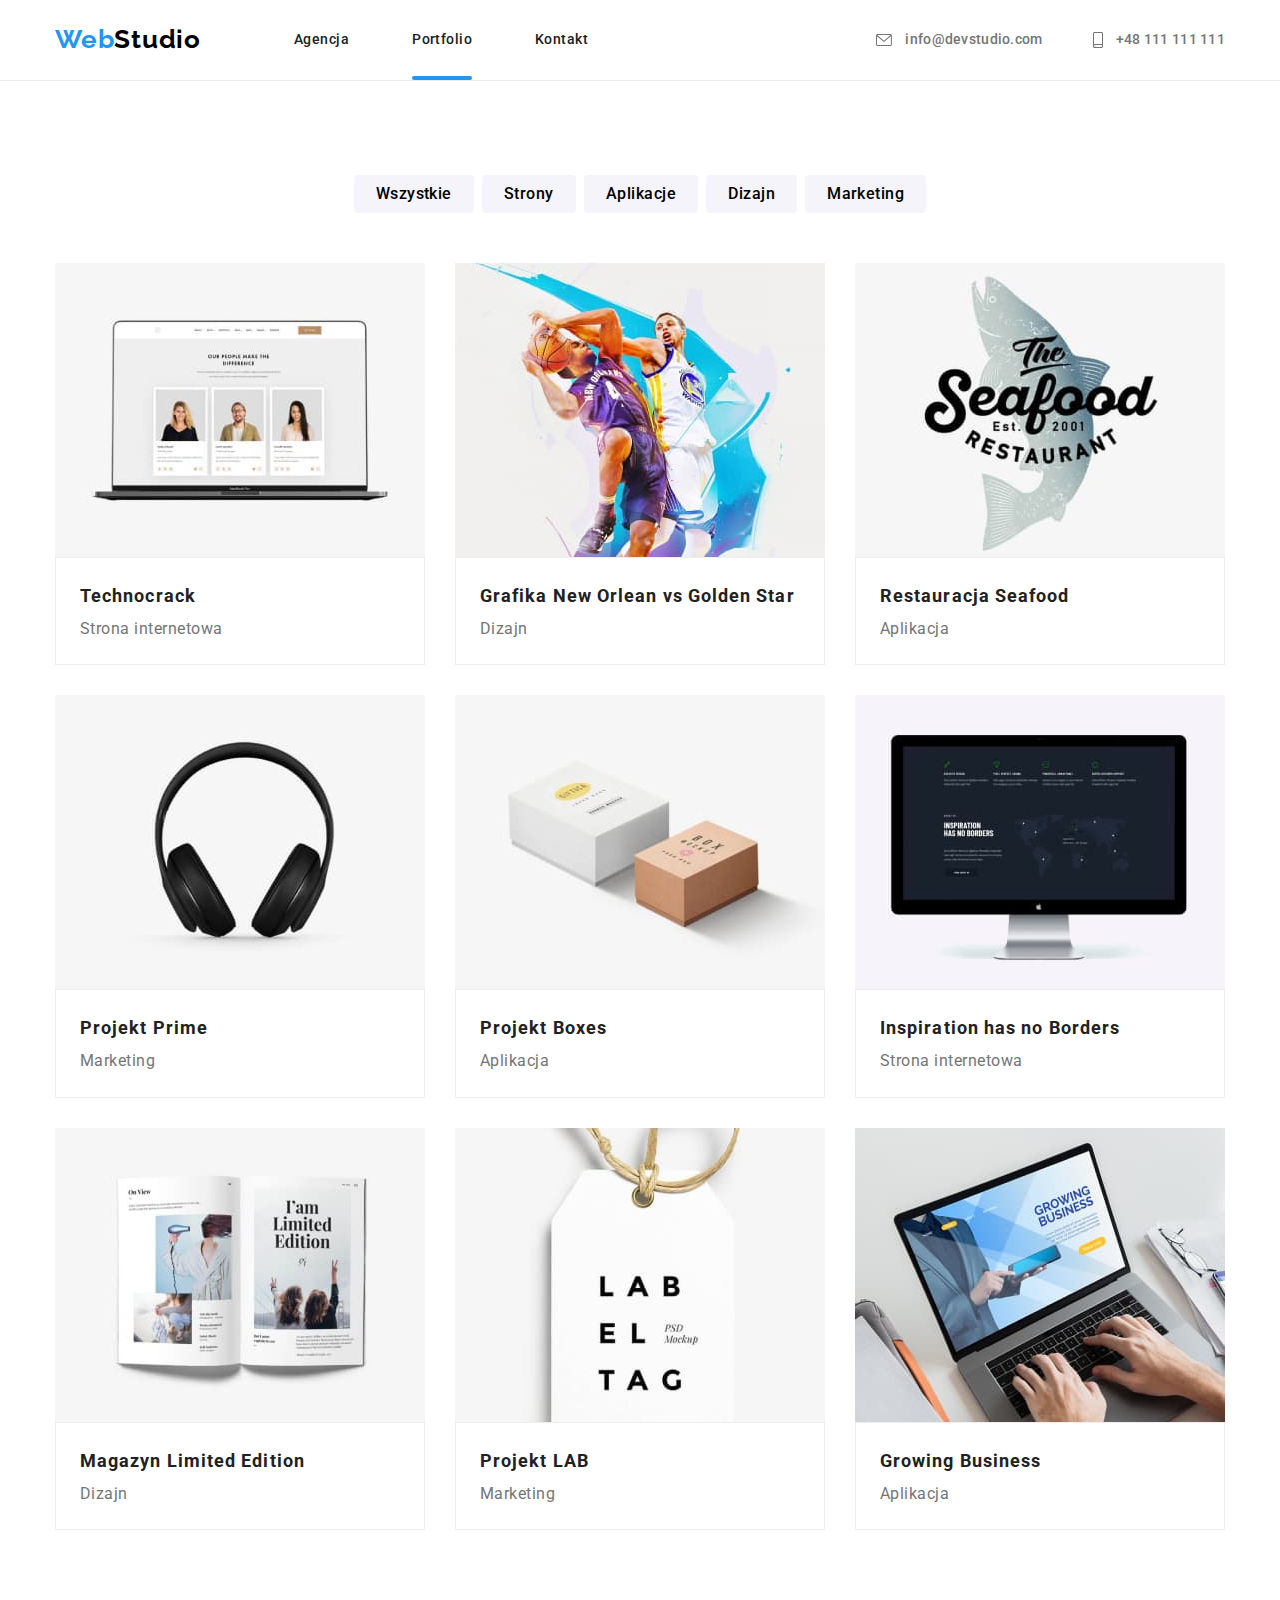
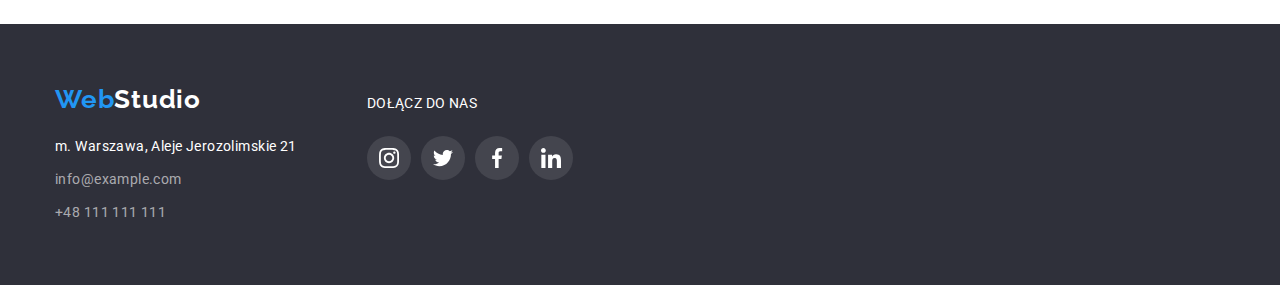
==== commit 8ccea79e: "Added transforms in portfolio" ====
--- a/portfolio.html
+++ b/portfolio.html
@@ -24,9 +24,7 @@
               <a class="nav-link" href="index.html">Agencja</a>
             </li>
             <li>
-              <div class="underline">
               <a class="nav-link active" href="portfolio.html">Portfolio</a>
-            </div>
             </li>
             <li>
               <a class="nav-link" href="#">Kontakt</a>
--- a/css/styles.css
+++ b/css/styles.css
@@ -142,11 +142,12 @@
   text-decoration: none;
   font-size: 14px;
   font-weight: 500;
-  line-height: 1.1;
+  line-height: 1.14;
 
   transition-property: color;
   transition-duration: 250ms;
   transition-timing-function: cubic-bezier(0.4, 0, 0.2, 1);
+  position: relative;
 }
 
 .nav-link:is(:hover, :focus, ) {
@@ -206,12 +207,8 @@
   height: 4px;
   fill: solid var(--brand-color-blue);
   border-radius: 2px;
-  margin-top: 25px;
+  top: 45px;
   background-color: var(--brand-color-blue);
-}
-
-.underline {
-  position: relative;
 }
 
 /*INDEX.HTML*/
@@ -315,18 +312,37 @@
 .job-list {
   display: flex;
   justify-content: space-between;
+  column-gap: 30px;
 }
 
 .job-item {
-  display: flex;
+  display: block;
   column-gap: 30px;
-}
+  position: relative;
+}
+
+.job-caption {
+  position: absolute;
+  display: block;
+  text-align: center;
+  color: var(--brand-color-white);
+  background-color: rgba(47, 48, 58, 0.8);
+  line-height: 1.14;
+  width: 100%;
+  padding: 27px;
+  top: 224px;
+  text-transform: uppercase;
+
+}
+
+
 
 /* Section team */
 
 .team-background {
   background-color: var(--brand-background-light);
 }
+
 
 .team-card {
   background-color: var(--brand-color-white);
@@ -412,7 +428,7 @@
   fill: var(--icon-background-color-light-grey);
   background-color: var(--brand-color-white);
 
-  transition: color 250ms cubic-bezier(0.4, 0, 0.2, 1);
+  transition: background-color 250ms cubic-bezier(0.4, 0, 0.2, 1);
 }
 
 .client-link {
